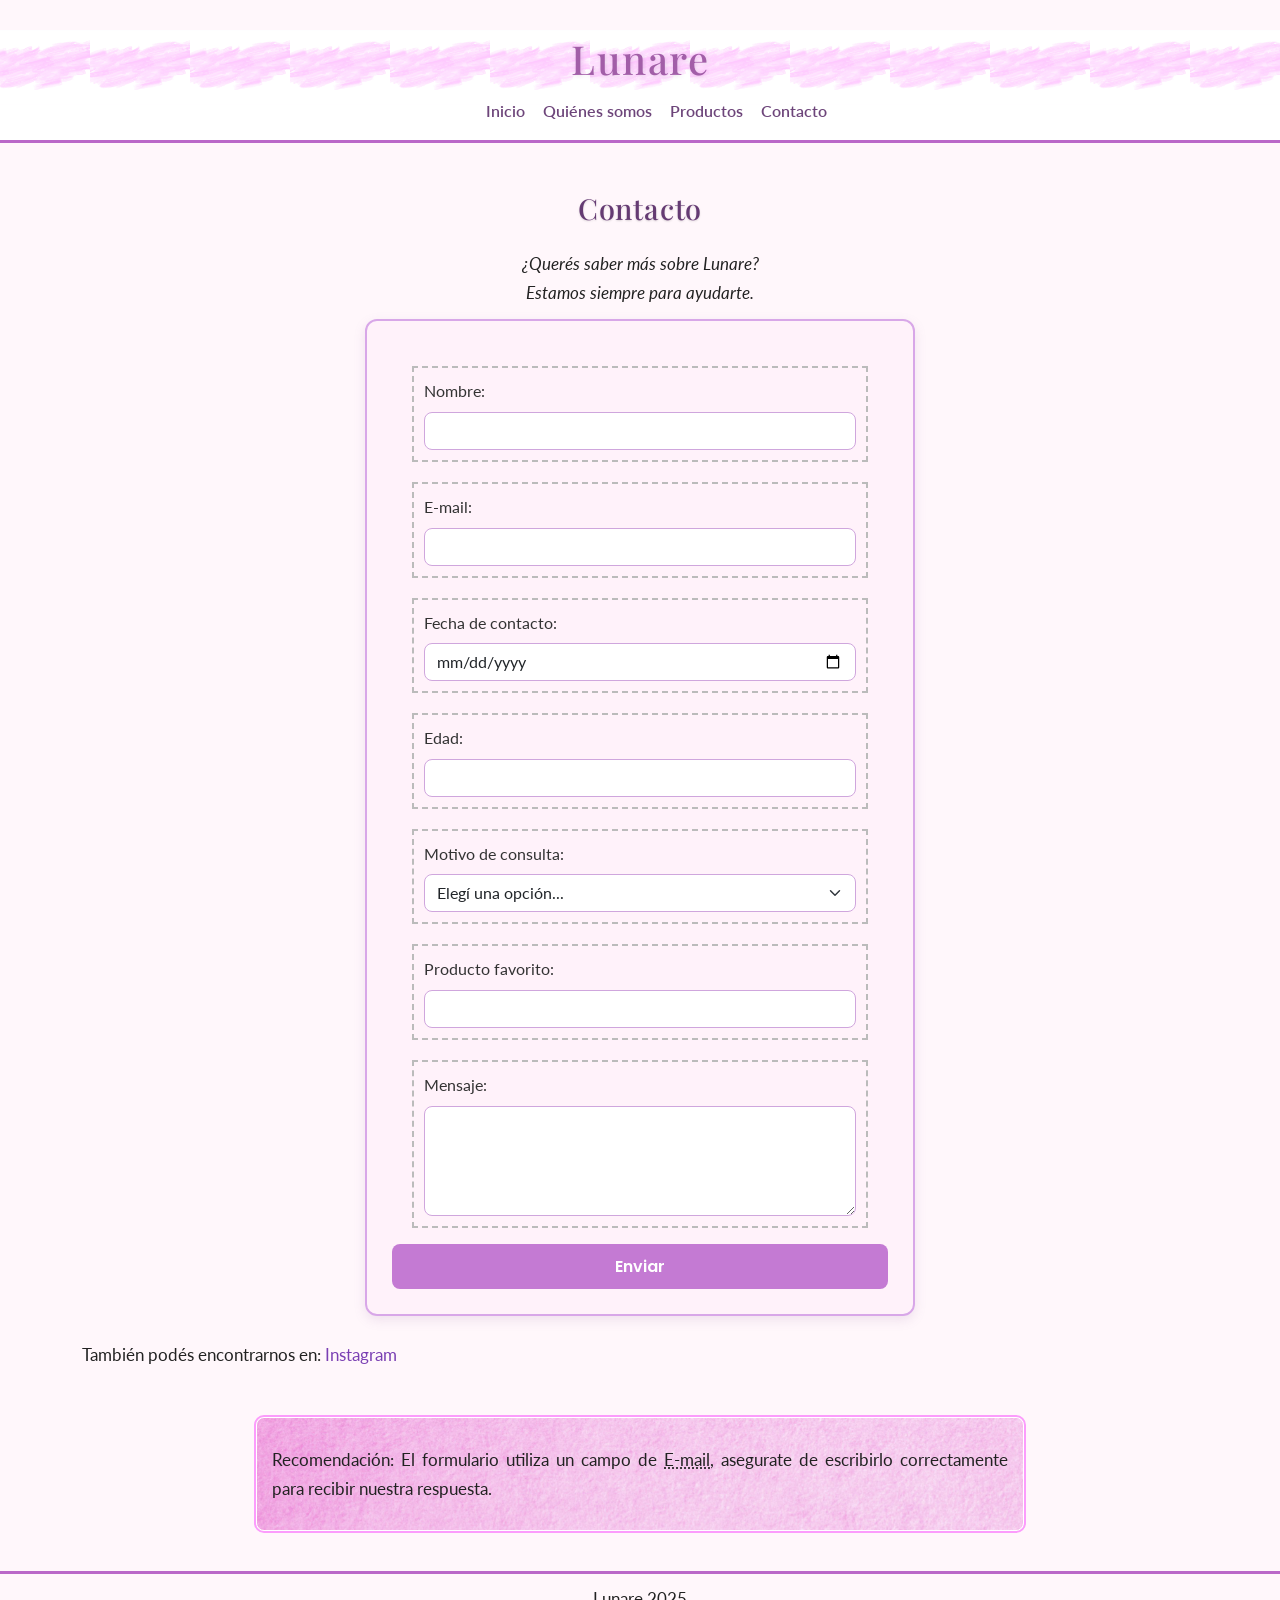
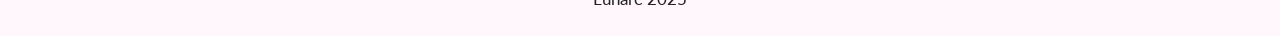
==== contacto.html @ bf972db9 "Primer commit" ====
<!DOCTYPE html>
<html lang="es">
<head>
    <meta charset="UTF-8">
    <meta name="viewport" content="width=device-width, initial-scale=1.0">
    <title>Lunare - Contacto</title>
    <link rel="preconnect" href="https://fonts.googleapis.com">
<link rel="preconnect" href="https://fonts.gstatic.com" crossorigin>
<link href="https://fonts.googleapis.com/css2?family=Lato:wght@300;400;700&family=Poppins:wght@400;600&family=Playfair+Display:wght@700&display=swap" rel="stylesheet">
<link href="https://cdn.jsdelivr.net/npm/bootstrap@5.3.3/dist/css/bootstrap.min.css" rel="stylesheet">
    <link rel="stylesheet" href="style.css">
</head>

<body>

    <header>
        <h1>Lunare</h1>
        <nav>
            <ul>
                <li><a href="index.html">Inicio</a></li>
                <li><a href="nosotros.html">Quiénes somos</a></li>
                <li><a href="productos.html">Productos</a></li>
                <li><a href="contacto.html">Contacto</a></li>
                
            </ul>
        </nav>
    </header>

    <main>

     
       <section class="container my-5">
    <h2 class="text-center mb-4">Contacto</h2>

    <p class="text-center">
        ¿Querés saber más sobre Lunare? <br>
        <em>Estamos siempre para ayudarte.</em>
    </p>

  <form action="#" method="post" class="form-lunare">

    <div class="mb-3">
        <label for="nombre" class="form-label">Nombre:</label>
        <input type="text" id="nombre" name="nombre" class="form-control" required>
    </div>

    <div class="mb-3">
        <label for="email" class="form-label">E-mail:</label>
        <input type="email" id="email" name="email" class="form-control" required>
    </div>

    <div class="mb-3">
        <label for="fecha" class="form-label">Fecha de contacto:</label>
        <input type="date" id="fecha" name="fecha" class="form-control">
    </div>

    <div class="mb-3">
        <label for="edad" class="form-label">Edad:</label>
        <input type="number" id="edad" name="edad" class="form-control" min="10" max="120">
    </div>

    <div class="mb-3">
        <label for="motivo" class="form-label">Motivo de consulta:</label>
        <select id="motivo" name="motivo" class="form-select">
            <option selected>Elegí una opción...</option>
            <option>Consulta general</option>
            <option>Recomendación de productos</option>
            <option>Atención personalizada</option>
        </select>
    </div>

    <div class="mb-3">
        <label for="producto" class="form-label">Producto favorito:</label>
        <input list="lista-productos" id="producto" name="producto" class="form-control">
        <datalist id="lista-productos">
            <option value="Sombras Lila Dreams">
            <option value="Labial Red Passion">
            <option value="Brochas Lunares">
            <option value="Maquillaje Rosa Pastel">
        </datalist>
    </div>

    <div class="mb-3">
        <label for="mensaje" class="form-label">Mensaje:</label>
        <textarea id="mensaje" name="mensaje" rows="4" class="form-control"></textarea>
    </div>

    <button type="submit" class="btn-lunare w-100">Enviar</button>
</form>
    <p class="mt-4">
        También podés encontrarnos en:
        <a href="https://www.instagram.com/lunarebeauty.ar/" target="_blank">Instagram</a>
    </p>
</section>


        <!-- ===== ASIDE ===== -->
        <aside>
            <p>
                <span>Recomendación:</span>  
                El formulario utiliza un campo de <abbr title="Dirección de Correo Electrónico">E-mail</abbr>,
                asegurate de escribirlo correctamente para recibir nuestra respuesta.
            </p>
        </aside>


    </main>

    <footer>
        <p>Lunare 2025</p>
    </footer>

</body>
</html>
---- style.css ----
* {
  box-sizing: border-box; 
  margin: 0;
  padding: 0;
}

body {

    margin: 0;
    padding: 0;
    padding-top: 20px;
    line-height: 1.6;

  
    background-color: #FFF7FB; 
    background-repeat: no-repeat;
    background-size: cover;
    background-attachment: fixed;

    
    font-family: 'Lato', Arial, sans-serif;
    color: #333333;
}


h1, h2, h3 {
    font-family: 'Playfair Display', serif;
    color: #a25ea8; 
    letter-spacing: 0.5px;
    text-shadow: 0px 1px 2px rgba(0,0,0,0.15);
    
}
h1 {
    font-size: 2.5rem;
    text-align: center;
    letter-spacing: 1.5px;
    text-shadow: 1px 1px 4px rgba(101, 59, 115, 0.15);
}



h1.titulo-especial {
  color: tomato; /* para ver cascada */
}

h2 {
  font-size: 1.8rem;
  text-align: center;
  color: #653B73;
  letter-spacing: 0.8px;
  margin-top: 14px;
}


p {
  font-size: 1.07rem;
  color: #222;          
  text-align: justify;  
  margin: 12px 0;
  line-height: 1.7;
}


header {
    margin: 0 auto;     
    border:none;   
    outline: none; 
    border-radius: 0;
    border-bottom: 3px solid #ba68c8;  
    width: 100%;
    background-color: #ffffffee;
    backdrop-filter: blur(6px);
    background-image: url('img/fondoheader.jpg');
    background-repeat: repeat-x;
    background-position: top;
    background-size: 100px;
     position: sticky;     
    top: 0;
    z-index: 999;
    
}

header h1 {
    margin: 10px 0;       
    padding: 5px 0;
}


nav a {
    color: rgba(101, 59, 115, 0.95);
    font-weight: 600;
}

nav a.active {
    color: #ffb3d9 !important;
}

a:hover,
a:focus {
    color: #9b61c6;
    text-decoration: underline;
}

a:active {
    transform: translateY(1px);
}
a {
    color: #7a3fb3;
    text-decoration: none;
}

nav ul {
    list-style: none;
    display: flex;                
    justify-content: center;
    gap: 18px;
    margin-top: 10px;
}

nav ul li {
    position: relative;           
}


.submenu {
    list-style: none;
    position: absolute;           
    left: 0;
    background-color: #ffffff;
    border: 1px solid #d8b4e2;
    border-radius: 8px;
    padding: 8px 0;
    min-width: 160px;
    display: none;               
    z-index: 200;                
}

.submenu li {
    display: block;              
}

.submenu li a {
    display: block;               
    padding: 6px 12px;
    color: #653B73;
}

nav ul li:hover > .submenu {
    display: block;
}

.menu > li {
    display: inline-block;
    margin: 0 10px;
}


#valores {
    margin: 30px auto;
    padding: 20px;
    border: 2px solid #e9c7db;
    border-radius: 15px;
    width: 80%;
    background-color: #f8e9fc;
    background-position: right bottom;
    background-repeat: no-repeat;
    background-size: 300px;
}

#valores {
    scroll-margin-top: 140px;
}
div {
    margin: 20px;
    padding: 10px;
    border: 2px dashed #bbb;
}
.contenedor-tips {
    width: 80%;
    margin: 40px auto;
    padding: 20px 30px;

    background-color: #ffffffcc; 
    border: 2px solid #ba68c8;  
    border-radius: 12px;

    box-shadow: 0 6px 16px rgba(186, 104, 200, 0.18);
    backdrop-filter: blur(4px);
}

.contenedor-tips h3 {
    font-family: 'Playfair Display', serif;
    color: #a25ea8; 
    margin-bottom: 12px;
    font-size: 1.6rem;
}

.contenedor-tips ul {
    margin: 0;
    padding-left: 20px;
}

.contenedor-tips li {
    margin-bottom: 10px;
    line-height: 1.5;
    color: #444;
}
.contenedor-box h2 {
    font-family: 'Playfair Display', serif;
    color: #a25ea8; 
    margin-top: 30px;
    margin-bottom: 15px;
}

.contenedor-box p,
.contenedor-box li {
    font-size: 1.1rem;
    line-height: 1.6;
    color: #444;
}

.contenedor-box ul, 
.contenedor-box ol {
    padding-left: 25px;
    margin-bottom: 20px;
}

.contenedor-box blockquote {
    margin: 20px auto;
    padding: 10px 20px;
    border-left: 4px solid #ba68c8;
    color: #6a3d86;
    font-style: italic;
}
.vision-lunare {
    width: 80%;
    margin: 30px auto;
    padding: 22px 28px;

    background-color: #ffffffcc;
    border: 2px solid #a25ea8;
    border-radius: 12px;

    box-shadow: 0 4px 12px rgba(162, 94, 168, 0.15);
    backdrop-filter: blur(4px);
}

.vision-lunare h3 {
    font-family: 'Playfair Display', serif;
    color: #a25ea8;
    font-size: 1.5rem;
    margin-bottom: 12px;
    text-align: center;
}

.vision-lunare p {
    font-size: 1.1rem;
    line-height: 1.6;
    color: #444;
    margin-bottom: 12px;
}
.recomendacion-producto {
    width: 85%;
    margin: 40px auto;
    padding: 20px;
    background-color: #ffffffdd;
    border: 2px dashed #ba68c8; 
    border-radius: 12px;
    box-shadow: 0 4px 14px rgba(186, 104, 200, 0.18);
    backdrop-filter: blur(4px);
    text-align: center;
}

.recomendacion-producto h3 {
    font-family: 'Playfair Display', serif;
    color: #a25ea8;
    margin-bottom: 10px;
}

.contenedor-box {
    width: 80%;
    margin: 20px auto;     
    padding: 20px 25px;    
    border: 2px solid #c9b3d9;  
    background-color: #fafafa;
}


.product-card {
    width: 280px;
    background: #ffffffee;
    border: 2px solid #ba68c8;
    border-radius: 12px;
    padding: 15px;
    text-align: center;

  
    box-shadow: 0 4px 12px rgba(0,0,0,0.1);
    transition: transform .2s ease, box-shadow .2s ease;

    position: relative;
    overflow: hidden; 
}
.product-card:hover {
    transform: translateY(-8px);
    box-shadow: 0 10px 22px rgba(186, 104, 200, 0.35);
}
.product-card img {
    width: 100%;
    height: 400px;
    object-fit: cover;
    border-radius: 10px;
    margin-bottom: 10px;
}
.product-card h3 {
    font-family: 'Playfair Display', serif;
    color: #a25ea8;
    margin-bottom: 10px;
    font-size: 1.3rem;
}

.product-card p {
    color: #444;
    margin-bottom: 10px;
    line-height: 1.5;
}

.product-card .badge {
    position: absolute;   
    top: 10px;
    right: 10px;
    background-color: #ffb3d9;
    color: #653B73;
    padding: 4px 10px;
    border-radius: 999px;
    font-size: 0.75rem;
}
.productos-intro {
    text-align: center;
    margin-bottom: 30px;
}

.productos-intro h2 {
    font-size: 2rem;
    margin-bottom: 10px;
}

.productos-intro p {
    max-width: 700px;
    margin: 0 auto;
    line-height: 1.5;
}

.portada {
    border: 3px solid pink;
    padding: 5px;
    margin-bottom: 15px;
}

section p span {
    font-weight: 700;
    color: #653B73;
}


section > p {
    margin-top: 8px;
}


h2 + p {
    font-style: italic;
}


h2 ~ ol {
    margin-top: 8px;
}

article ul li:first-child {
    font-weight: 700;
}
article ol li:nth-child(2) {
    color: #b76e79;
}

.product-card:not(:first-child) {
    box-shadow: 0 0 10px rgba(101, 59, 115, 0.12);
}


blockquote {
    position: relative;
    padding-left: 28px;
    margin: 10px 0;
   text-align: left;
}

blockquote::before {
    content: "❝";
    position: absolute;
    left: 0;
    top: 5px;
    font-size: 1.6rem;
    color: #d8b4e2;
}

blockquote::after {
    content: "❞";
    margin-left: 4px;
    font-size: 1.6rem;
    color: #d8b4e2;
}

.float-demo {
    width: 80%;
    margin: 20px auto;
    border: 1px solid #e0c4ef;
    padding: 15px;
    border-radius: 8px;
    background-color: #fdf7ff;
}

.float-img {
    float: left;
    width: 40%;
    margin: 0 15px 10px 0;
    border-radius: 10px;
}
.float-texto {
    overflow: auto;                  
}
.clearfix::after {
    content: "";
    display: block;
    clear: both;
}
.multimedia {
    width: 80%;
    margin: 30px auto;
    padding: 20px;
    border: 2px solid #e0c4ef;
    border-radius: 10px;
    background-color: #fdf7ff;
}

.multimedia video,
.multimedia audio,
.multimedia iframe {
    display: block;
    margin: 12px auto;
}

article {
    padding: 25px;
    margin: 20px auto;
    width: 80%;
    background-color: rgba(186, 104, 200, 0.12);
    border-radius: 12px;
    border: 2px solid rgba(186, 104, 200, 0.25);
    box-shadow: 0 2px 6px rgba(0,0,0,0.08);
   
}


aside {
    border: 1px solid #ffffff;
    padding: 15px;
    margin: 20px auto;
    outline: 2px solid rgb(252, 156, 252);
    width: 60%;
    border-radius: 8px;
    background-image: url('img/papel-textura.png');
    background-repeat: repeat;
    background-size: auto;

}


button {
    background-color: #A25EA8;
    color: white;
    border: none;
    padding: 10px 20px;
    border-radius: 6px;
    cursor: pointer;
    font-family: 'Poppins', sans-serif;
    font-weight: 600;
}

button:hover {
    background-color: #8d4a93;
}

.boton-fixed {
    position: fixed;     
    bottom: 20px;
    right: 20px;
    background-color: #b76e79;
    color: #fff;
    padding: 10px 16px;
    border-radius: 999px;
    font-size: 0.9rem;
    text-decoration: none;
    box-shadow: 0 0 12px rgba(0,0,0,0.25);
}

.form-lunare {
    background-color: rgba(255, 240, 250, 0.7); 
    border: 2px solid #d8a7e8; 
    border-radius: 12px;
    padding: 25px;
    width: 100%;
    max-width: 550px;
    margin: 0 auto;
    box-shadow: 0 4px 12px rgba(150, 100, 160, 0.15);
    backdrop-filter: blur(2px);
}

.form-lunare input,
.form-lunare select,
.form-lunare textarea {
    border: 1px solid #cfa6dd;
    border-radius: 8px;
    background-color: #fff;
}

.form-lunare input:focus,
.form-lunare select:focus,
.form-lunare textarea:focus {
    outline: none;
    border-color: #b76ee0;
    box-shadow: 0 0 6px rgba(183, 110, 224, 0.4);
}

.btn-lunare {
    background-color: #c47ad3;
    border: none;
    padding: 10px;
    color: white;
    border-radius: 8px;
    transition: 0.2s;
}

.btn-lunare:hover {
    background-color: #aa66ba;
}

.layout-flex {
    display: flex;                
    flex-direction: row;          
    flex-wrap: wrap;               
    justify-content: space-between;
    align-items: flex-start;       
    align-content: flex-start;    
    gap: 20px;
    width: 90%;
    margin: 20px auto;
}

.layout-flex article {
    flex: 2 1 60%;                 
}

.layout-flex aside {
    flex: 1 1 30%;
    align-self: flex-start;        
}

.productos-flex {
    display: flex;
    flex-wrap: wrap;
    justify-content: center;
    align-content: flex-start;
    gap: 20px;
}

.productos-flex .product-card {
    flex: 1 1 260px;               
}

.productos-flex .product-card:nth-child(1) {
    order: 2;
}

.productos-flex .product-card:nth-child(2) {
    order: 1;
}

.tag-inline span {
    display: inline;      
    padding: 0 4px;
}

.tag-inline strong {
    display: inline-block; 
    padding: 2px 6px;
    border-radius: 999px;
    background-color: #f8e9fc;
}
.oculto-display {
    display: none;
}

.oculto-visibility {
    visibility: hidden;
}

img{
    width: 600px;
    height: 400px;
}

footer p {
    width: 100%;
    text-align: center;
    padding: 10px;
    margin-top: 40px;
    border-top: 3px solid #ba68c8;
}
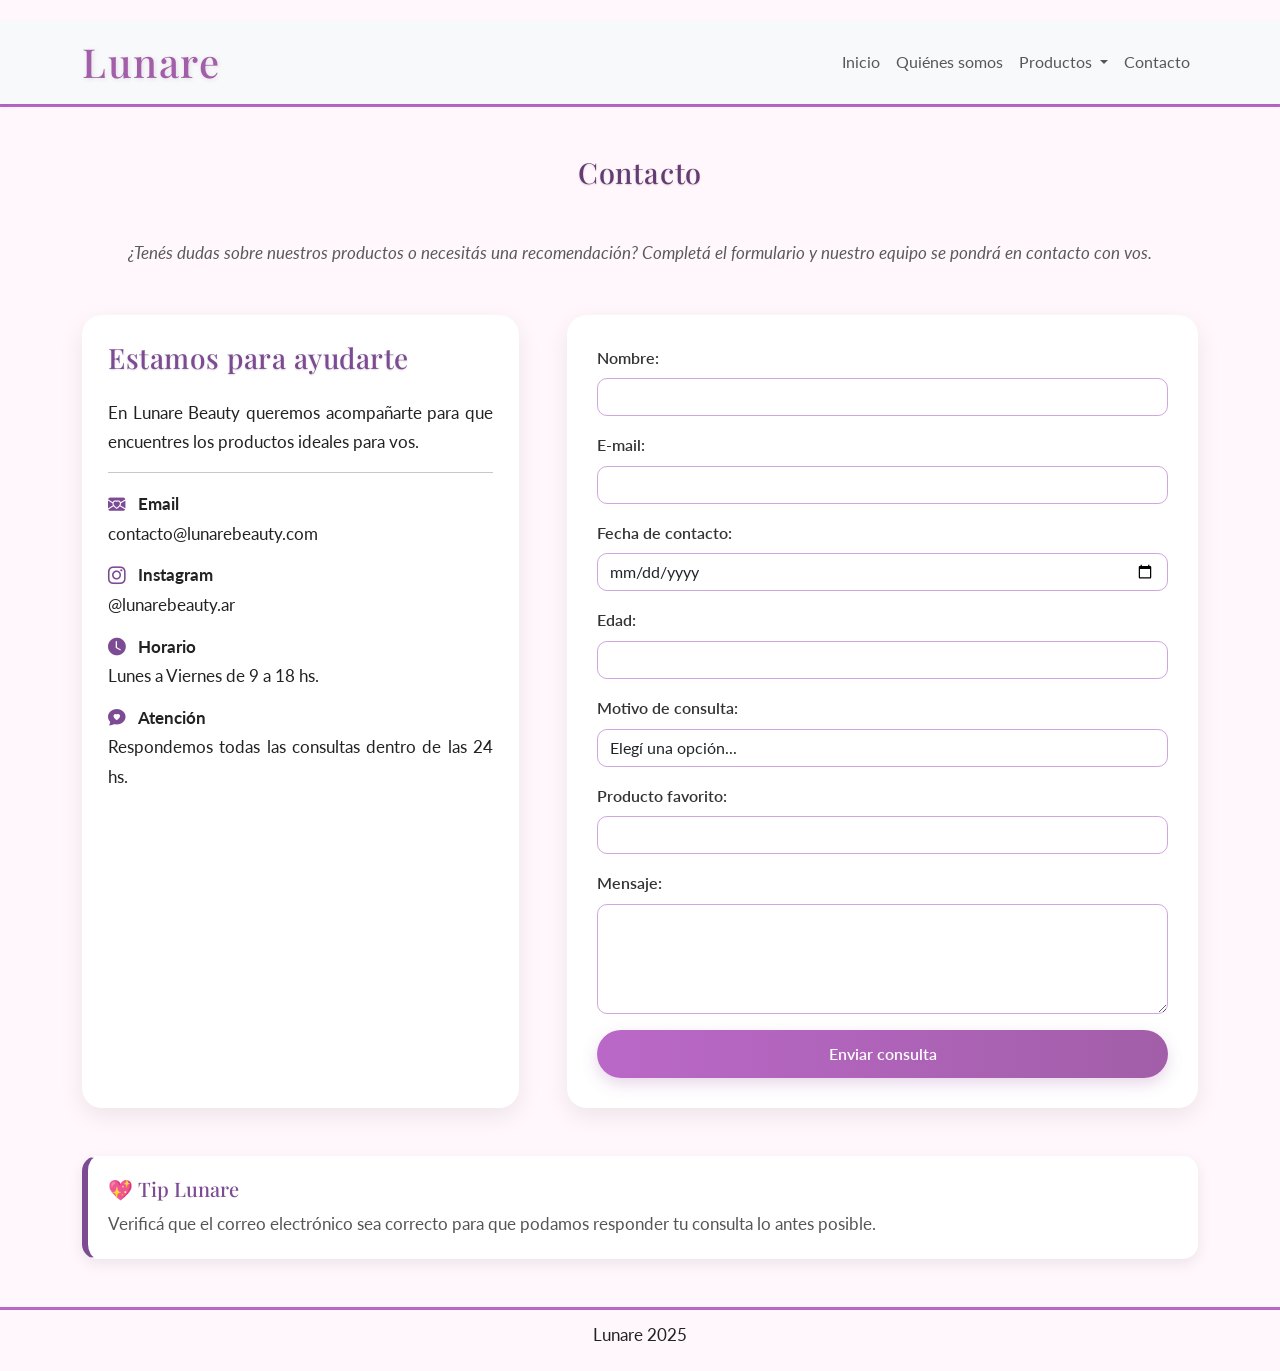
==== commit b284a8d2: "Mejoras en la página de contacto y estilos" ====
--- a/contacto.html
+++ b/contacto.html
@@ -1,114 +1,286 @@
-<!DOCTYPE html>
+<!doctype html>
 <html lang="es">
-<head>
-    <meta charset="UTF-8">
-    <meta name="viewport" content="width=device-width, initial-scale=1.0">
+  <head>
+    <meta charset="UTF-8" />
+    <meta name="viewport" content="width=device-width, initial-scale=1.0" />
     <title>Lunare - Contacto</title>
-    <link rel="preconnect" href="https://fonts.googleapis.com">
-<link rel="preconnect" href="https://fonts.gstatic.com" crossorigin>
-<link href="https://fonts.googleapis.com/css2?family=Lato:wght@300;400;700&family=Poppins:wght@400;600&family=Playfair+Display:wght@700&display=swap" rel="stylesheet">
-<link href="https://cdn.jsdelivr.net/npm/bootstrap@5.3.3/dist/css/bootstrap.min.css" rel="stylesheet">
-    <link rel="stylesheet" href="style.css">
-</head>
+    <link rel="preconnect" href="https://fonts.googleapis.com" />
+    <link rel="preconnect" href="https://fonts.gstatic.com" crossorigin />
+    <link href="https://fonts.googleapis.com/css2?family=Lato:wght@300;400;700&family=Poppins:wght@400;600&family=Playfair+Display:wght@700&display=swap" rel="stylesheet"/>
+    <link
+      href="https://cdn.jsdelivr.net/npm/bootstrap@5.3.3/dist/css/bootstrap.min.css"
+      rel="stylesheet"
+    />
+    <link rel="stylesheet" href="https://cdn.jsdelivr.net/npm/bootstrap-icons@1.11.3/font/bootstrap-icons.min.css">
+    
+    <link rel="stylesheet" href="style.css" />
+  </head>
 
 <body>
-
     <header>
-        <h1>Lunare</h1>
-        <nav>
-            <ul>
-                <li><a href="index.html">Inicio</a></li>
-                <li><a href="nosotros.html">Quiénes somos</a></li>
-                <li><a href="productos.html">Productos</a></li>
-                <li><a href="contacto.html">Contacto</a></li>
+
+<nav class="navbar navbar-expand-lg navbar-light bg-light shadow-sm">
+
+    <div class="container">
+
+        <a class="navbar-brand" href="index.html">
+
+            <h1 class="m-0">
+                Lunare
+            </h1>
+
+        </a>
+
+        <button
+            class="navbar-toggler"
+            type="button"
+            data-bs-toggle="collapse"
+            data-bs-target="#menuNosotros"
+            aria-controls="menuNosotros"
+            aria-expanded="false"
+            aria-label="Abrir menú">
+
+            <span class="navbar-toggler-icon"></span>
+
+        </button>
+
+        <div class="collapse navbar-collapse" id="menuNosotros">
+
+            <ul class="navbar-nav ms-auto">
+
+                <li class="nav-item">
+
+                    <a class="nav-link" href="index.html">Inicio</a>
+
+                </li>
+
+                <li class="nav-item">
+                    
+                   <a class="nav-link" href="nosotros.html">Quiénes somos</a>
+               
+                </li>
+
+                <li class="nav-item dropdown">
+
+                    <a
+                        class="nav-link dropdown-toggle"
+                        href="#"
+                        role="button"
+                        data-bs-toggle="dropdown">
+
+                        Productos
+
+                    </a>
+
+                    <ul class="dropdown-menu">
+
+                        <li>
+                            <a class="dropdown-item"
+                               href="productos.html">
+
+                                Todos los productos
+
+                            </a>
+                        </li>
+
+                        <li>
+                            <a class="dropdown-item"
+                               href="productos.html#labios">
+
+                                Labiales
+
+                            </a>
+                        </li>
+
+                        <li>
+                            <a class="dropdown-item"
+                               href="productos.html#ojos">
+
+                                Sombras
+
+                            </a>
+                        </li>
+
+                    </ul>
+
+                </li>
+
+                <li class="nav-item active">
+                   
+                   <a class="nav-link" href="contacto.html">Contacto</a>
                 
+                </li>
+
             </ul>
-        </nav>
-    </header>
+
+        </div>
+
+    </div>
+
+</nav>
+
+</header>
 
     <main>
-
-     
-       <section class="container my-5">
-    <h2 class="text-center mb-4">Contacto</h2>
-
-    <p class="text-center">
-        ¿Querés saber más sobre Lunare? <br>
-        <em>Estamos siempre para ayudarte.</em>
-    </p>
-
-  <form action="#" method="post" class="form-lunare">
-
-    <div class="mb-3">
-        <label for="nombre" class="form-label">Nombre:</label>
-        <input type="text" id="nombre" name="nombre" class="form-control" required>
-    </div>
-
-    <div class="mb-3">
-        <label for="email" class="form-label">E-mail:</label>
-        <input type="email" id="email" name="email" class="form-control" required>
-    </div>
-
-    <div class="mb-3">
-        <label for="fecha" class="form-label">Fecha de contacto:</label>
-        <input type="date" id="fecha" name="fecha" class="form-control">
-    </div>
-
-    <div class="mb-3">
-        <label for="edad" class="form-label">Edad:</label>
-        <input type="number" id="edad" name="edad" class="form-control" min="10" max="120">
-    </div>
-
-    <div class="mb-3">
-        <label for="motivo" class="form-label">Motivo de consulta:</label>
-        <select id="motivo" name="motivo" class="form-select">
-            <option selected>Elegí una opción...</option>
-            <option>Consulta general</option>
-            <option>Recomendación de productos</option>
-            <option>Atención personalizada</option>
-        </select>
-    </div>
-
-    <div class="mb-3">
-        <label for="producto" class="form-label">Producto favorito:</label>
-        <input list="lista-productos" id="producto" name="producto" class="form-control">
-        <datalist id="lista-productos">
-            <option value="Sombras Lila Dreams">
-            <option value="Labial Red Passion">
-            <option value="Brochas Lunares">
-            <option value="Maquillaje Rosa Pastel">
-        </datalist>
-    </div>
-
-    <div class="mb-3">
-        <label for="mensaje" class="form-label">Mensaje:</label>
-        <textarea id="mensaje" name="mensaje" rows="4" class="form-control"></textarea>
-    </div>
-
-    <button type="submit" class="btn-lunare w-100">Enviar</button>
-</form>
-    <p class="mt-4">
-        También podés encontrarnos en:
-        <a href="https://www.instagram.com/lunarebeauty.ar/" target="_blank">Instagram</a>
-    </p>
-</section>
-
-
-        <!-- ===== ASIDE ===== -->
-        <aside>
-            <p>
-                <span>Recomendación:</span>  
-                El formulario utiliza un campo de <abbr title="Dirección de Correo Electrónico">E-mail</abbr>,
-                asegurate de escribirlo correctamente para recibir nuestra respuesta.
-            </p>
-        </aside>
-
-
-    </main>
+      <section class="container my-5">
+        <h2 class="text-center mb-5">Contacto</h2>
+        <p class="text-center text-muted mb-5">
+          ¿Tenés dudas sobre nuestros productos o necesitás una recomendación?
+          Completá el formulario y nuestro equipo se pondrá en contacto con vos.
+        </p>
+
+        <div class="row g-5">
+          <!-- Información -->
+          <div class="col-lg-5">
+            <div class="card card-lunare h-100">
+              <div class="card-body">
+                <h3 class="mb-4">Estamos para ayudarte</h3>
+
+                <p>
+                  En Lunare Beauty queremos acompañarte para que encuentres los
+                  productos ideales para vos.
+                </p>
+
+                <hr />
+
+                <p> <i class="bi bi-envelope-heart-fill"></i>
+                      <strong>Email</strong><br>
+                      contacto@lunarebeauty.com
+                </p>
+
+                <p> <i class="bi bi-instagram"></i>
+                     <strong>Instagram</strong><br>
+                      @lunarebeauty.ar
+                </p>
+
+               <p> <i class="bi bi-clock-fill"></i>
+                    <strong>Horario</strong><br>
+                     Lunes a Viernes de 9 a 18 hs.
+                </p>
+
+                <p> <i class="bi bi-chat-heart-fill"></i>
+                    <strong>Atención</strong><br>
+                     Respondemos todas las consultas dentro de las 24 hs.
+                </p>
+                
+              </div>
+            </div>
+          </div>
+
+          <!-- Formulario -->
+          <div class="col-lg-7">
+            <form action="#" method="post" class="form-lunare">
+              <div class="mb-3">
+                <label for="nombre" class="form-label">Nombre:</label>
+                <input
+                  type="text"
+                  id="nombre"
+                  name="nombre"
+                  class="form-control"
+                  required
+                />
+              </div>
+
+              <div class="mb-3">
+                <label for="email" class="form-label">E-mail:</label>
+                <input
+                  type="email"
+                  id="email"
+                  name="email"
+                  class="form-control"
+                  required
+                />
+              </div>
+
+              <div class="mb-3">
+                <label for="fecha" class="form-label">Fecha de contacto:</label>
+                <input
+                  type="date"
+                  id="fecha"
+                  name="fecha"
+                  class="form-control"
+                />
+              </div>
+
+              <div class="mb-3">
+                <label for="edad" class="form-label">Edad:</label>
+                <input
+                  type="number"
+                  id="edad"
+                  name="edad"
+                  class="form-control"
+                  min="10"
+                  max="120"
+                />
+              </div>
+
+              <div class="mb-3">
+                <label for="motivo" class="form-label"
+                  >Motivo de consulta:</label
+                >
+                <select id="motivo" name="motivo" class="form-select">
+                  <option selected>Elegí una opción...</option>
+                  <option>Consulta general</option>
+                  <option>Recomendación de productos</option>
+                  <option>Atención personalizada</option>
+                </select>
+              </div>
+
+              <div class="mb-3">
+                <label for="producto" class="form-label"
+                  >Producto favorito:</label
+                >
+                <input
+                  list="lista-productos"
+                  id="producto"
+                  name="producto"
+                  class="form-control"
+                />
+
+                <datalist id="lista-productos">
+                  <option value="Sombras Lila Dreams"></option>
+                  <option value="Labial Red Passion"></option>
+                  <option value="Brochas Lunares"></option>
+                  <option value="Maquillaje Rosa Pastel"></option>
+                </datalist>
+              </div>
+
+              <div class="mb-3">
+                <label for="mensaje" class="form-label">Mensaje:</label>
+                <textarea
+                  id="mensaje"
+                  name="mensaje"
+                  rows="4"
+                  class="form-control"
+                ></textarea>
+              </div>
+
+              <button type="submit" class="btn btn-lunare w-100">
+                Enviar consulta
+              </button>
+            </form>
+          </div>
+        </div>
+      </section>
+
+      <!-- ===== ASIDE ===== -->
+      <aside class="container my-5">
+
+        <div class="alert alert-lunare">
+
+         <h5 class="mb-2">💖 Tip Lunare</h5>
+
+         <p class="mb-0">
+            Verificá que el correo electrónico sea correcto para que podamos responder tu consulta lo antes posible.
+         </p>
+
+        </div>
+
+      </aside>
+</main>
 
     <footer>
-        <p>Lunare 2025</p>
+      <p>Lunare 2025</p>
     </footer>
-
-</body>
-</html>+  </body>
+</html>
--- a/style.css
+++ b/style.css
@@ -4,11 +4,13 @@
   margin: 0;
   padding: 0;
 }
+:root{
+    --rosa: #7c4b94;
+    --fuente-titulos: 'Playfair Display', serif;
+}
 
 body {
 
-    margin: 0;
-    padding: 0;
     padding-top: 20px;
     line-height: 1.6;
 
@@ -38,12 +40,6 @@
     text-shadow: 1px 1px 4px rgba(101, 59, 115, 0.15);
 }
 
-
-
-h1.titulo-especial {
-  color: tomato; /* para ver cascada */
-}
-
 h2 {
   font-size: 1.8rem;
   text-align: center;
@@ -61,6 +57,19 @@
   line-height: 1.7;
 }
 
+a:hover,
+a:focus {
+    color: #9b61c6;
+    text-decoration: underline;
+}
+
+a:active {
+    transform: translateY(1px);
+}
+a {
+    color: #7a3fb3;
+    text-decoration: none;
+}
 
 header {
     margin: 0 auto;     
@@ -96,116 +105,25 @@
     color: #ffb3d9 !important;
 }
 
-a:hover,
-a:focus {
-    color: #9b61c6;
-    text-decoration: underline;
-}
-
-a:active {
-    transform: translateY(1px);
-}
-a {
-    color: #7a3fb3;
-    text-decoration: none;
-}
-
-nav ul {
-    list-style: none;
-    display: flex;                
-    justify-content: center;
-    gap: 18px;
-    margin-top: 10px;
-}
-
-nav ul li {
-    position: relative;           
-}
-
-
-.submenu {
-    list-style: none;
-    position: absolute;           
-    left: 0;
-    background-color: #ffffff;
-    border: 1px solid #d8b4e2;
-    border-radius: 8px;
-    padding: 8px 0;
-    min-width: 160px;
-    display: none;               
-    z-index: 200;                
-}
-
-.submenu li {
-    display: block;              
-}
-
-.submenu li a {
-    display: block;               
-    padding: 6px 12px;
-    color: #653B73;
-}
-
-nav ul li:hover > .submenu {
-    display: block;
-}
-
-.menu > li {
-    display: inline-block;
-    margin: 0 10px;
-}
-
-
-#valores {
-    margin: 30px auto;
-    padding: 20px;
-    border: 2px solid #e9c7db;
-    border-radius: 15px;
+
+/*==================================================
+               QUIÉNES SOMOS
+==================================================*/
+#valores{
+    background-color:#f8e9fc;
+    border:2px solid #e9c7db;
+    border-radius:15px;
+    padding:25px;
+    scroll-margin-top:140px;
+}
+.contenedor-box {
     width: 80%;
-    background-color: #f8e9fc;
-    background-position: right bottom;
-    background-repeat: no-repeat;
-    background-size: 300px;
-}
-
-#valores {
-    scroll-margin-top: 140px;
-}
-div {
-    margin: 20px;
-    padding: 10px;
-    border: 2px dashed #bbb;
-}
-.contenedor-tips {
-    width: 80%;
-    margin: 40px auto;
-    padding: 20px 30px;
-
-    background-color: #ffffffcc; 
-    border: 2px solid #ba68c8;  
-    border-radius: 12px;
-
-    box-shadow: 0 6px 16px rgba(186, 104, 200, 0.18);
-    backdrop-filter: blur(4px);
-}
-
-.contenedor-tips h3 {
-    font-family: 'Playfair Display', serif;
-    color: #a25ea8; 
-    margin-bottom: 12px;
-    font-size: 1.6rem;
-}
-
-.contenedor-tips ul {
-    margin: 0;
-    padding-left: 20px;
-}
-
-.contenedor-tips li {
-    margin-bottom: 10px;
-    line-height: 1.5;
-    color: #444;
-}
+    margin: 20px auto;     
+    padding: 20px 25px;    
+    border: 2px solid #c9b3d9;  
+    background-color: #fafafa;
+}
+
 .contenedor-box h2 {
     font-family: 'Playfair Display', serif;
     color: #a25ea8; 
@@ -260,72 +178,164 @@
     color: #444;
     margin-bottom: 12px;
 }
-.recomendacion-producto {
-    width: 85%;
-    margin: 40px auto;
+blockquote {
+    position: relative;
+    padding-left: 28px;
+    margin: 10px 0;
+   text-align: left;
+}
+
+blockquote::before {
+    content: "❝";
+    position: absolute;
+    left: 0;
+    top: 5px;
+    font-size: 1.6rem;
+    color: #d8b4e2;
+}
+
+blockquote::after {
+    content: "❞";
+    margin-left: 4px;
+    font-size: 1.6rem;
+    color: #d8b4e2;
+}
+
+.float-demo {
+    width: 80%;
+    margin: 20px auto;
+    border: 1px solid #e0c4ef;
+    padding: 15px;
+    border-radius: 8px;
+    background-color: #fdf7ff;
+}
+
+.float-img {
+    float: left;
+    width: 40%;
+    margin: 0 15px 10px 0;
+    border-radius: 10px;
+}
+.float-texto {
+    overflow: auto;                  
+}
+.clearfix::after {
+    content: "";
+    display: block;
+    clear: both;
+}
+.multimedia {
+    width: 80%;
+    margin: 60px auto 40px auto;
     padding: 20px;
-    background-color: #ffffffdd;
-    border: 2px dashed #ba68c8; 
-    border-radius: 12px;
-    box-shadow: 0 4px 14px rgba(186, 104, 200, 0.18);
-    backdrop-filter: blur(4px);
+    border: 2px solid #e0c4ef;
+    border-radius: 10px;
+    background-color: #fdf7ff;
+    box-shadow: 0 8px 20px rgba(162, 94, 168, 0.12);
+}
+
+.multimedia video,
+.multimedia audio,
+.multimedia iframe {
+    display: block;
+    margin: 12px auto;
+}
+
+.demo-display{
+    width: 80%;
+    margin: 100px auto 50px auto;
+}
+
+.demo-display h3{
     text-align: center;
-}
-
-.recomendacion-producto h3 {
-    font-family: 'Playfair Display', serif;
-    color: #a25ea8;
+    color: #7c4b94;
+    margin-bottom: 15px;
+}
+
+.demo-display p{
+    text-align: center;
+}
+
+.cierre-lunare{
+    width:80%;
+    margin:60px auto;
+    text-align:center;
+}
+
+.cierre-lunare h2{
+    color:#a25ea8;
+    margin:18px 0;
+}
+
+.cierre-lunare p{
+    max-width:700px;
+    margin:auto;
+    color:#555;
+    font-size:1.08rem;
+    line-height:1.7;
+}
+/*==================================================
+                  PRODUCTOS
+==================================================*/
+.productos-intro {
+    text-align: center;
+    margin-bottom: 30px;
+}
+
+.productos-intro h2 {
+    font-size: 2rem;
     margin-bottom: 10px;
 }
 
-.contenedor-box {
-    width: 80%;
-    margin: 20px auto;     
-    padding: 20px 25px;    
-    border: 2px solid #c9b3d9;  
-    background-color: #fafafa;
-}
-
-
-.product-card {
-    width: 280px;
-    background: #ffffffee;
-    border: 2px solid #ba68c8;
-    border-radius: 12px;
-    padding: 15px;
-    text-align: center;
-
-  
-    box-shadow: 0 4px 12px rgba(0,0,0,0.1);
-    transition: transform .2s ease, box-shadow .2s ease;
-
-    position: relative;
-    overflow: hidden; 
-}
-.product-card:hover {
-    transform: translateY(-8px);
-    box-shadow: 0 10px 22px rgba(186, 104, 200, 0.35);
-}
-.product-card img {
-    width: 100%;
-    height: 400px;
-    object-fit: cover;
-    border-radius: 10px;
-    margin-bottom: 10px;
-}
-.product-card h3 {
-    font-family: 'Playfair Display', serif;
-    color: #a25ea8;
-    margin-bottom: 10px;
-    font-size: 1.3rem;
-}
-
-.product-card p {
-    color: #444;
-    margin-bottom: 10px;
+.productos-intro p {
+    max-width: 700px;
+    margin: 0 auto;
     line-height: 1.5;
 }
-
+.productos-flex {
+    display: flex;
+    flex-wrap: wrap;
+    justify-content: center;
+    align-content: flex-start;
+    gap: 20px;
+}
+
+.productos-flex .product-card {
+    flex: 1 1 260px;               
+}
+
+.productos-flex .product-card:nth-child(1) {
+    order: 2;
+}
+
+.productos-flex .product-card:nth-child(2) {
+    order: 1;
+}
+.product-card{
+    border-radius:20px;
+    overflow:hidden;
+    transition:all .35s ease;
+    background:white;
+}
+
+.product-card:hover{
+    transform:translateY(-8px);
+    box-shadow:0 18px 35px rgba(162,94,168,.18)!important;
+}
+.product-card img{
+    height:330px;
+    object-fit:cover;
+}
+.product-card h3{
+    color:#7c4b94;
+    font-weight:bold;
+    margin-bottom:8px;
+}
+
+.product-card p{
+    color:#555;
+    line-height:1.6;
+}
 .product-card .badge {
     position: absolute;   
     top: 10px;
@@ -336,148 +346,106 @@
     border-radius: 999px;
     font-size: 0.75rem;
 }
-.productos-intro {
+.recomendacion-producto{
+    width: 85%;
+    margin: 50px auto;
+    padding: 45px 35px;
+
+    background: #fff;
+
+    border: 2px solid #e6c8ef;
+    border-radius: 16px;
+
+    box-shadow: 0 8px 20px rgba(162,94,168,.12);
+}
+.recomendacion-producto h2{
+    margin-bottom:25px;
+}
+.recomendacion-producto p{
+    max-width: 850px;
+    margin: 0 auto;
     text-align: center;
-    margin-bottom: 30px;
-}
-
-.productos-intro h2 {
-    font-size: 2rem;
-    margin-bottom: 10px;
-}
-
-.productos-intro p {
-    max-width: 700px;
-    margin: 0 auto;
-    line-height: 1.5;
-}
-
-.portada {
-    border: 3px solid pink;
-    padding: 5px;
-    margin-bottom: 15px;
-}
-
-section p span {
-    font-weight: 700;
-    color: #653B73;
-}
-
-
-section > p {
-    margin-top: 8px;
-}
-
-
-h2 + p {
-    font-style: italic;
-}
-
-
-h2 ~ ol {
-    margin-top: 8px;
-}
-
-article ul li:first-child {
-    font-weight: 700;
-}
-article ol li:nth-child(2) {
-    color: #b76e79;
-}
-
-.product-card:not(:first-child) {
-    box-shadow: 0 0 10px rgba(101, 59, 115, 0.12);
-}
-
-
-blockquote {
-    position: relative;
-    padding-left: 28px;
-    margin: 10px 0;
-   text-align: left;
-}
-
-blockquote::before {
-    content: "❝";
-    position: absolute;
-    left: 0;
-    top: 5px;
-    font-size: 1.6rem;
-    color: #d8b4e2;
-}
-
-blockquote::after {
-    content: "❞";
-    margin-left: 4px;
-    font-size: 1.6rem;
-    color: #d8b4e2;
-}
-
-.float-demo {
-    width: 80%;
-    margin: 20px auto;
-    border: 1px solid #e0c4ef;
-    padding: 15px;
-    border-radius: 8px;
-    background-color: #fdf7ff;
-}
-
-.float-img {
-    float: left;
-    width: 40%;
-    margin: 0 15px 10px 0;
+    line-height: 1.7;
+}
+.recomendacion-producto{
+    margin-bottom: 70px;
+}
+
+
+/*==================================================
+                    CONTACTO
+==================================================*/
+
+.card-lunare{
+    border: none;
+    border-radius: 20px;
+    background: #fff;
+    box-shadow: 0 8px 25px rgba(0,0,0,.08);
+    padding: 10px;
+}
+
+.card-lunare h3{
+    color: var(--rosa);
+    font-family: var(--fuente-titulos);
+}
+
+.card-lunare i{
+    color: var(--rosa);
+    margin-right: 8px;
+    font-size: 1.1rem;
+}
+
+.form-lunare{
+    background: #fff;
+    padding: 30px;
+    border-radius: 20px;
+    box-shadow: 0 8px 25px rgba(0,0,0,.08);
+}
+
+.form-lunare label{
+    font-weight: 600;
+}
+
+.form-lunare input,
+.form-lunare select,
+.form-lunare textarea{
+    border: 1px solid #cfa6dd;
     border-radius: 10px;
-}
-.float-texto {
-    overflow: auto;                  
-}
-.clearfix::after {
-    content: "";
-    display: block;
-    clear: both;
-}
-.multimedia {
-    width: 80%;
-    margin: 30px auto;
+    background: #fff;
+}
+
+.form-lunare input:focus,
+.form-lunare select:focus,
+.form-lunare textarea:focus{
+    outline: none;
+    border-color: var(--rosa);
+    box-shadow: 0 0 0 .2rem rgba(232,148,181,.25);
+}
+
+.alert-lunare{
+    background: #fff;
+    border-left: 6px solid var(--rosa);
+    border-radius: 15px;
+    box-shadow: 0 5px 15px rgba(0,0,0,.08);
     padding: 20px;
-    border: 2px solid #e0c4ef;
-    border-radius: 10px;
-    background-color: #fdf7ff;
-}
-
-.multimedia video,
-.multimedia audio,
-.multimedia iframe {
-    display: block;
-    margin: 12px auto;
-}
-
-article {
-    padding: 25px;
-    margin: 20px auto;
-    width: 80%;
-    background-color: rgba(186, 104, 200, 0.12);
-    border-radius: 12px;
-    border: 2px solid rgba(186, 104, 200, 0.25);
-    box-shadow: 0 2px 6px rgba(0,0,0,0.08);
-   
-}
-
-
-aside {
-    border: 1px solid #ffffff;
-    padding: 15px;
-    margin: 20px auto;
-    outline: 2px solid rgb(252, 156, 252);
-    width: 60%;
-    border-radius: 8px;
-    background-image: url('img/papel-textura.png');
-    background-repeat: repeat;
-    background-size: auto;
-
-}
-
-
+}
+
+.alert-lunare h5{
+    color: var(--rosa);
+    font-family: var(--fuente-titulos);
+}
+.alert-lunare p{
+    margin: 0;
+    color: #555;
+}
+
+.alert-lunare .fs-2{
+    font-size: 2rem !important;
+}
+
+/*==================================================
+                    BOTONES
+==================================================*/
 button {
     background-color: #A25EA8;
     color: white;
@@ -505,89 +473,68 @@
     text-decoration: none;
     box-shadow: 0 0 12px rgba(0,0,0,0.25);
 }
-
-.form-lunare {
-    background-color: rgba(255, 240, 250, 0.7); 
-    border: 2px solid #d8a7e8; 
-    border-radius: 12px;
-    padding: 25px;
-    width: 100%;
-    max-width: 550px;
-    margin: 0 auto;
-    box-shadow: 0 4px 12px rgba(150, 100, 160, 0.15);
-    backdrop-filter: blur(2px);
-}
-
-.form-lunare input,
-.form-lunare select,
-.form-lunare textarea {
-    border: 1px solid #cfa6dd;
-    border-radius: 8px;
-    background-color: #fff;
-}
-
-.form-lunare input:focus,
-.form-lunare select:focus,
-.form-lunare textarea:focus {
-    outline: none;
-    border-color: #b76ee0;
-    box-shadow: 0 0 6px rgba(183, 110, 224, 0.4);
-}
-
-.btn-lunare {
-    background-color: #c47ad3;
-    border: none;
-    padding: 10px;
-    color: white;
-    border-radius: 8px;
-    transition: 0.2s;
-}
-
-.btn-lunare:hover {
-    background-color: #aa66ba;
-}
-
-.layout-flex {
-    display: flex;                
-    flex-direction: row;          
-    flex-wrap: wrap;               
-    justify-content: space-between;
-    align-items: flex-start;       
-    align-content: flex-start;    
-    gap: 20px;
-    width: 90%;
-    margin: 20px auto;
-}
-
-.layout-flex article {
-    flex: 2 1 60%;                 
-}
-
-.layout-flex aside {
-    flex: 1 1 30%;
-    align-self: flex-start;        
-}
-
-.productos-flex {
-    display: flex;
-    flex-wrap: wrap;
-    justify-content: center;
-    align-content: flex-start;
-    gap: 20px;
-}
-
-.productos-flex .product-card {
-    flex: 1 1 260px;               
-}
-
-.productos-flex .product-card:nth-child(1) {
-    order: 2;
-}
-
-.productos-flex .product-card:nth-child(2) {
-    order: 1;
-}
-
+.btn-lunare{
+
+    background: linear-gradient(90deg,#ba68c8,#a25ea8);
+
+    color:white;
+
+    border:none;
+
+    border-radius:999px;
+
+    padding:12px 20px;
+
+    font-weight:600;
+
+    transition:all .3s ease;
+
+    box-shadow:0 6px 15px rgba(162,94,168,.25);
+
+}
+
+.btn-lunare:hover{
+
+    background:linear-gradient(90deg,#a25ea8,#8b4b97);
+
+    color:white;
+
+    transform:translateY(-2px);
+
+    box-shadow:0 10px 22px rgba(162,94,168,.35);
+
+}
+
+/*==================================================
+            COMPONENTES GENERALES
+==================================================*/
+.portada {
+    border: 3px solid pink;
+    padding: 5px;
+    margin-bottom: 15px;
+}
+.decoracion{
+    display:flex;
+    align-items:center;
+    justify-content:center;
+    gap:18px;
+    margin-bottom:30px;
+}
+
+.decoracion span:first-child,
+.decoracion span:last-child{
+    flex: 1;
+    max-width: 120px;
+    height: 2px;
+    background: #d8b4e2;
+    border-radius: 999px;
+}
+
+.flor{
+    font-size: 1.9rem;
+    color: #ba68c8;
+    line-height: 1;
+}
 .tag-inline span {
     display: inline;      
     padding: 0 4px;
@@ -606,11 +553,25 @@
 .oculto-visibility {
     visibility: hidden;
 }
-
 img{
-    width: 600px;
-    height: 400px;
-}
+    max-width:100%;
+    height:auto;
+}
+/* ===== CAROUSEL ===== */
+
+#carouselLunare{
+    max-width: 1100px;
+    margin: 0 auto;
+}
+
+#carouselLunare img{
+    height: 550px;
+    object-fit: cover;
+    border-radius: 15px;
+}
+/*==================================================
+                    FOOTER
+==================================================*/
 
 footer p {
     width: 100%;
@@ -618,4 +579,112 @@
     padding: 10px;
     margin-top: 40px;
     border-top: 3px solid #ba68c8;
-}+}
+
+/*==================================================
+        SELECTORES AVANZADOS CSS
+==================================================*/
+section p span {
+    font-weight: 700;
+    color: #653B73;
+}
+
+
+section > p {
+    margin-top: 8px;
+}
+
+
+h2 + p {
+    font-style: italic;
+}
+
+
+h2 ~ ol {
+    margin-top: 8px;
+}
+
+article ul li:first-child {
+    font-weight: 700;
+}
+article ol li:nth-child(2) {
+    color: #b76e79;
+}
+
+.product-card:not(:first-child) {
+    box-shadow: 0 0 10px rgba(101, 59, 115, 0.12);
+}
+
+.tips-lunare{
+    display:flex;
+    flex-direction:column;
+    gap:18px;
+    margin-top:20px;
+}
+
+.tip-item{
+    background:#fff7fb;
+    border-left:5px solid var(--rosa);
+    border-radius:12px;
+    padding:18px 20px;
+    box-shadow:0 4px 10px rgba(0,0,0,.06);
+    transition:.3s;
+}
+
+.tip-item:hover{
+    transform:translateX(5px);
+    box-shadow:0 8px 18px rgba(162,94,168,.15);
+}
+
+.tip-item p{
+    margin:6px 0 0;
+    color:#555;
+}
+.dato-curioso{
+    margin-top:25px;
+    padding:18px;
+    background:#fff7fb;
+    border-left:5px solid var(--rosa);
+    border-radius:12px;
+}
+
+.dato-curioso h5{
+    color:var(--rosa);
+    font-family:var(--fuente-titulos);
+    margin-bottom:10px;
+}
+
+.dato-curioso p{
+    margin:0;
+    color:#555;
+}
+
+
+
+
+
+
+
+
+
+
+
+
+
+
+
+
+
+
+
+
+
+
+
+
+
+
+
+
+
+
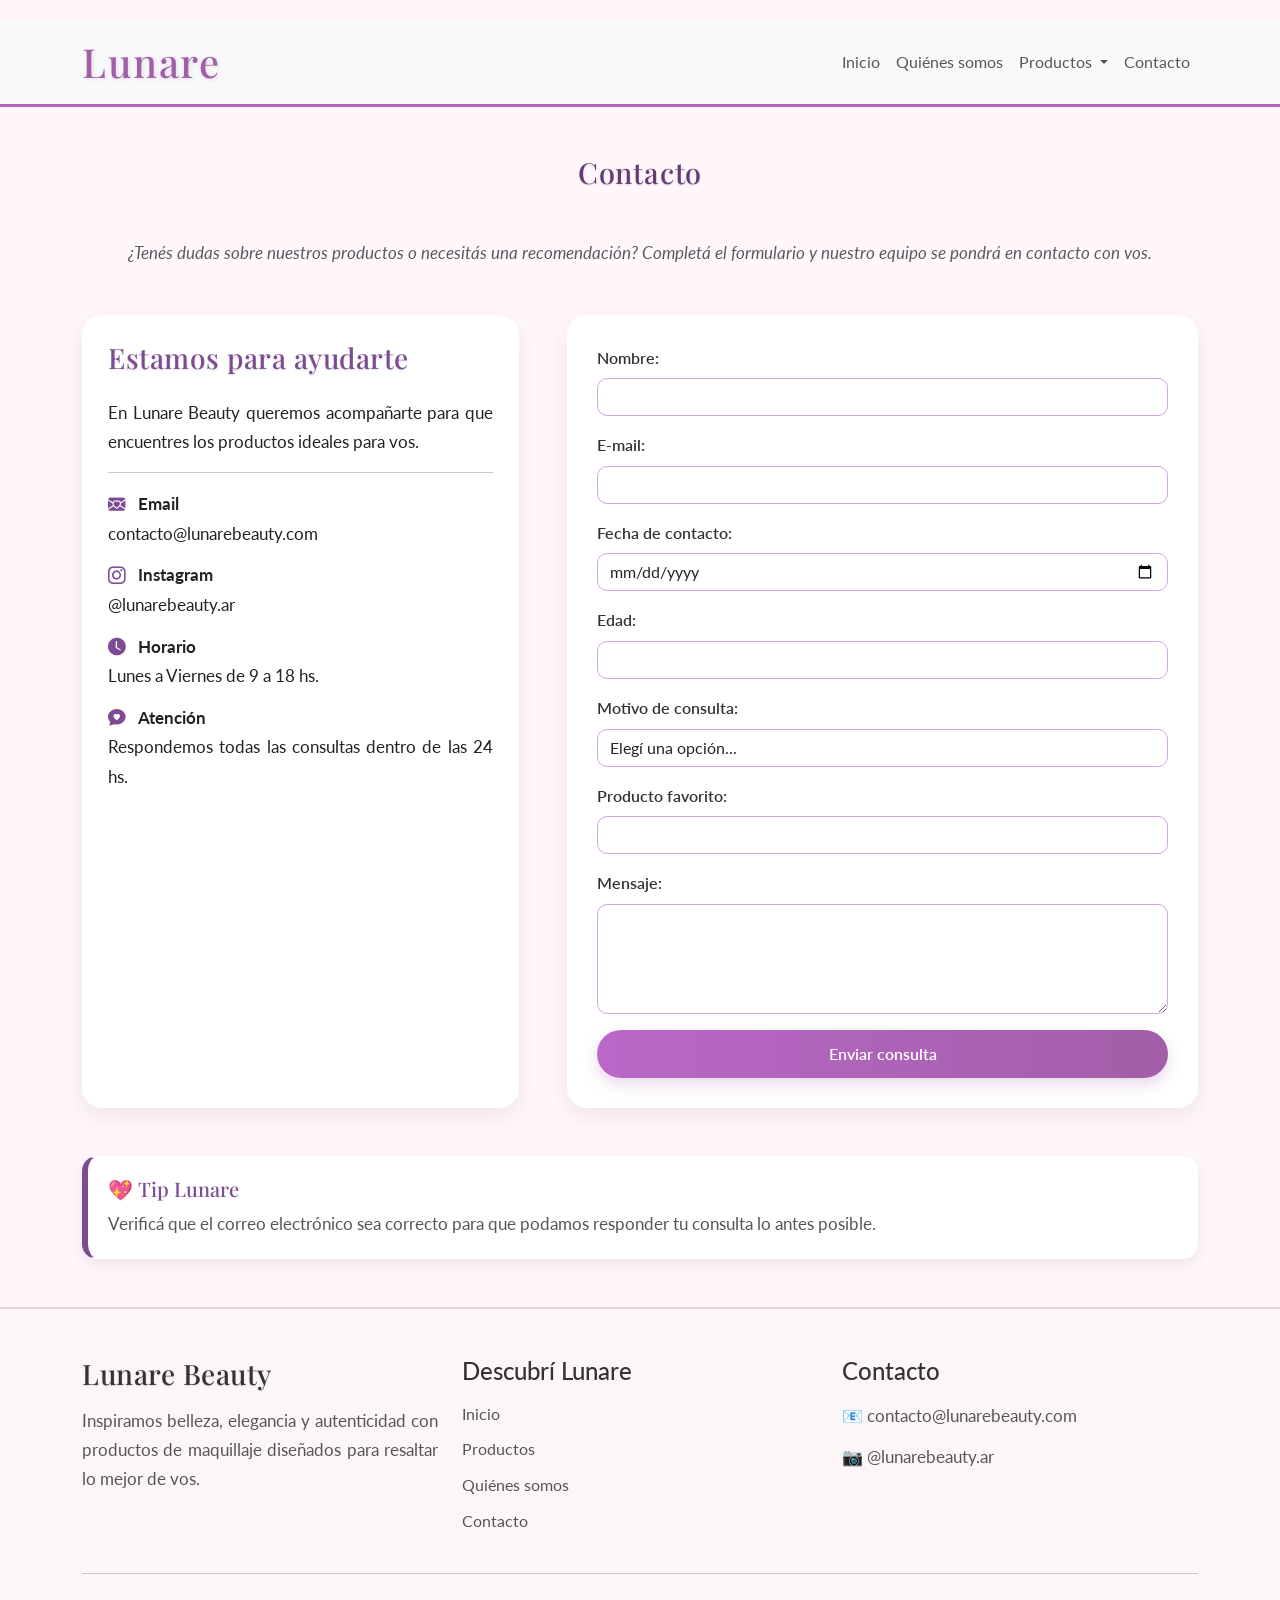
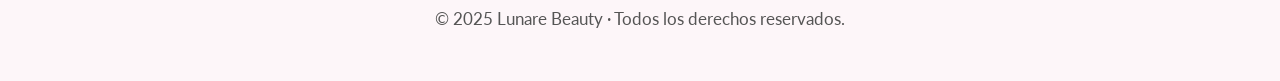
==== commit f73536a9: "ultimas cambios" ====
--- a/contacto.html
+++ b/contacto.html
@@ -167,7 +167,7 @@
             </div>
           </div>
 
-          <!-- Formulario -->
+          
           <div class="col-lg-7">
             <form action="#" method="post" class="form-lunare">
               <div class="mb-3">
@@ -263,7 +263,7 @@
         </div>
       </section>
 
-      <!-- ===== ASIDE ===== -->
+      
       <aside class="container my-5">
 
         <div class="alert alert-lunare">
@@ -279,8 +279,74 @@
       </aside>
 </main>
 
-    <footer>
-      <p>Lunare 2025</p>
+    <footer class="footer-lunare py-5 mt-5">
+
+      <div class="container">
+
+           <div class="row gy-4">
+
+            
+                <div class="col-lg-4 col-md-6">
+
+                  <h3 class="footer-titulo">Lunare Beauty</h3>
+
+                  <p>
+                     Inspiramos belleza, elegancia y autenticidad con productos de maquillaje diseñados para resaltar lo mejor de vos.
+                  </p>
+
+                </div>
+
+            
+                <div class="col-lg-4 col-md-6">
+
+                   <h4>Descubrí Lunare</h4>
+
+                    <ul class="list-unstyled">
+
+                       <li><a href="index.html">Inicio</a></li>
+
+                       <li><a href="productos.html">Productos</a></li>
+
+                       <li><a href="nosotros.html">Quiénes somos</a></li>
+
+                       <li><a href="contacto.html">Contacto</a></li>
+
+                    </ul>
+
+                </div>
+
+            
+                <div class="col-lg-4">
+
+                   <h4>Contacto</h4>
+
+                    <p>
+                        📧
+                         <a href="mailto:contacto@lunarebeauty.com">
+                          contacto@lunarebeauty.com
+                       </a>
+                    </p>
+
+                    <p>
+                        📷
+                       <a href="https://instagram.com/lunarebeauty.ar" target="_blank">
+                         @lunarebeauty.ar
+                        </a>
+                    </p>
+
+                </div>
+
+            </div>
+
+            <hr>
+
+            <p class="text-center mb-0">
+              © 2025 Lunare Beauty · Todos los derechos reservados.
+            </p>
+
+        </div>
+
     </footer>
+    <script src="https://cdn.jsdelivr.net/npm/bootstrap@5.3.3/dist/js/bootstrap.bundle.min.js"></script>
   </body>
 </html>
--- a/style.css
+++ b/style.css
@@ -573,12 +573,54 @@
                     FOOTER
 ==================================================*/
 
-footer p {
-    width: 100%;
-    text-align: center;
-    padding: 10px;
-    margin-top: 40px;
-    border-top: 3px solid #ba68c8;
+.footer-lunare p{
+    color:#555;
+    line-height:1.7;
+    margin-bottom:10px;
+}
+.footer-lunare{
+    background-color: #fdf6f9;
+    border-top: 2px solid #ead6e2;
+}
+
+.footer-titulo{
+    font-family: 'Playfair Display', serif;
+    color: var(--color-principal);
+    margin-bottom: 15px;
+}
+
+.footer-lunare h4{
+    color: var(--color-principal);
+    margin-bottom: 15px;
+}
+
+.footer-lunare p{
+    color:#555;
+    line-height:1.7;
+}
+
+.footer-lunare ul{
+    padding:0;
+    margin:0;
+}
+
+.footer-lunare li{
+    margin-bottom:10px;
+}
+
+.footer-lunare a{
+    text-decoration:none;
+    color:#555;
+    transition:.3s;
+}
+
+.footer-lunare a:hover{
+    color:var(--color-principal);
+}
+
+.footer-lunare hr{
+    margin:30px 0;
+    opacity:.25;
 }
 
 /*==================================================
@@ -658,33 +700,36 @@
     margin:0;
     color:#555;
 }
-
-
-
-
-
-
-
-
-
-
-
-
-
-
-
-
-
-
-
-
-
-
-
-
-
-
-
-
-
-
+.bienvenida-texto{
+    max-width:800px;
+}
+
+
+
+
+
+
+
+
+
+
+
+
+
+
+
+
+
+
+
+
+
+
+
+
+
+
+
+
+
+
